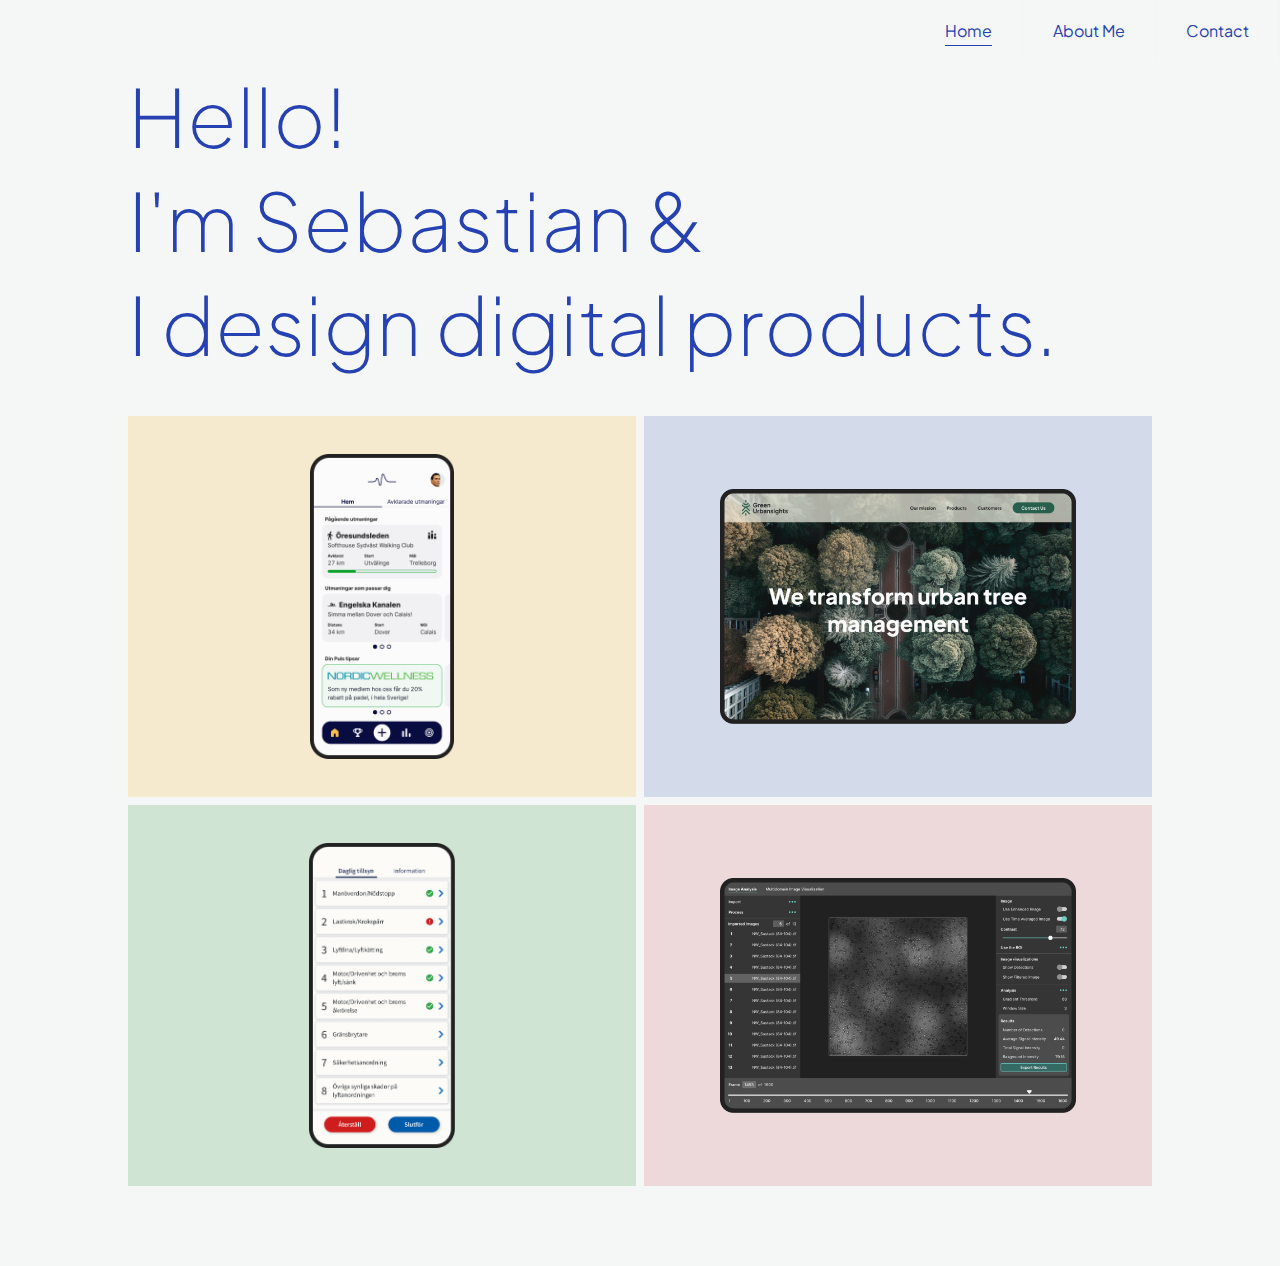
==== index.html @ bad115cf "styling" ====
<!DOCTYPE html>
<html lang="en">
<head>
    <title>Sebastian Lundström - UX Designer</title>
    <meta charset="UTF-8">
    <link rel="preconnect" href="https://fonts.googleapis.com">
    <link rel="preconnect" href="https://fonts.gstatic.com" crossorigin>
    <link href="https://fonts.googleapis.com/css2?family=Plus+Jakarta+Sans:ital,wght@0,200..800;1,200..800&display=swap" rel="stylesheet">
    <link rel="stylesheet" type="text/css" href="styles.css">
    <meta name="viewport" content="width=device-width, initial-scale=1" />
    <meta name="keywords" content="seblund, ux-design, ux-designer, seblund, sebastian lundstrom, sebastian lundström, ux,">
    <meta name="description" content="Sebastian Lundström - UX-designer Based In Malmö, Sweden.">
</head>
<body>
    <header class="header">
        <input class="menu-btn" type="checkbox" id="menu-btn" />
        <label class="menu-icon" for="menu-btn"><span class="navicon"></span></label>
        <ul class="menu">
          <li><a href="index.html" class="active">Home</a></li>
          <li><a href="#work">About Me</a></li>
          <li><a href="#contact">Contact</a></li>
        </ul>
      </header>
    <main>
        <div class="welcome"><h1>Hello!<br>I'm Sebastian &<br> I design digital products.</h1></div> 
        <section class="projects">
            <div class="project-box" style="background-color: #F6EACE;">
                <img src="dinpuls.png" alt="Project 1">
                <div class="overlay">
                    <div class="overlay-text">Din Puls</div>
                </div>
            </div>
            <div class="project-box" style="background-color: #D3DAEA;">
                <img src="greenurbansights.png" alt="Project 2">
                <div class="overlay">
                    <div class="overlay-text">Green Urbansights</div>
                </div>
            </div>
            <div class="project-box" style="background-color: #D0E4D3;">
                <img src="abus.png" alt="Project 3">
                <a href="abus.html"><div class="overlay">
                    <div class="overlay-text">Abus Kransystem</div>
                </div></a>
            </div>
            <div class="project-box" style="background-color: #EDD9DA;">
                <img src="nanoloci.png" alt="Project 4">
                <div class="overlay">
                    <div class="overlay-text">Nanoloci</div>
                </div>
            </div>
        </section>
    </main>
</body>
</html>
---- styles.css ----
* {
    margin: 0;
    padding: 0;
    box-sizing: border-box;
    font-family: Plus Jakarta Sans, sans-serif;
}

body {
    display: flex;
    flex-direction: column;
    align-items: center;
    background-color: #F4F7F5;
}

header {
    margin-bottom: 0px;
}

h1 {
    font-size: 3em;
    font-weight: 200;
    color: #2541B2;
    line-height: 1.3em;
}

h2 {
    font-size: 2.7em;
    font-weight: 400;
    color: #2541B2;
}

a {
    color: #2541B2;
  }

  .header ul li a.active
  {
    text-decoration: underline;
    text-underline-offset: 8px;
}
  
  /* header */
  
  .header {
    background-color: #F4F7F5;
    box-shadow: 1px 1px 4px 0 rgba(0,0,0,0.1);
    position: fixed;
    width: 100%;
    z-index: 3;
  }
  
  .header ul {
    margin: 0;
    padding: 0;
    list-style: none;
    overflow: hidden;
    background-color: #F4F7F5;
  }
  
  .header li a {
    display: block;
    padding: 20px 20px;
    border-right: 1px solid #f4f4f4;
    text-decoration: none;
  }
  
  .header li a:hover,
  .header .menu-btn:hover {
    text-decoration: underline;
    text-underline-offset: 8px;
  }

  
  .header .logo {
    display: block;
    float: left;
    font-size: 2em;
    padding: 10px 20px;
    text-decoration: none;
  }
  
  /* menu */
  
  .header .menu {
    clear: both;
    max-height: 0;
    transition: max-height .2s ease-out;
  }
  
  /* menu icon */
  
  .header .menu-icon {
    cursor: pointer;
    display: inline-block;
    float: right;
    padding: 28px 20px;
    position: relative;
    user-select: none;
  }
  
  .header .menu-icon .navicon {
    background: #2541B2;
    display: block;
    height: 2px;
    position: relative;
    transition: background .2s ease-out;
    width: 18px;
  }
  
  .header .menu-icon .navicon:before,
  .header .menu-icon .navicon:after {
    background: #2541B2;
    content: '';
    display: block;
    height: 100%;
    position: absolute;
    transition: all .2s ease-out;
    width: 100%;
  }
  
  .header .menu-icon .navicon:before {
    top: 5px;
  }
  
  .header .menu-icon .navicon:after {
    top: -5px;
  }
  
  /* menu btn */
  
  .header .menu-btn {
    display: none;
  }
  
  .header .menu-btn:checked ~ .menu {
    max-height: 240px;
  }
  
  .header .menu-btn:checked ~ .menu-icon .navicon {
    background: transparent;
  }
  
  .header .menu-btn:checked ~ .menu-icon .navicon:before {
    transform: rotate(-45deg);
  }
  
  .header .menu-btn:checked ~ .menu-icon .navicon:after {
    transform: rotate(45deg);
  }
  
  .header .menu-btn:checked ~ .menu-icon:not(.steps) .navicon:before,
  .header .menu-btn:checked ~ .menu-icon:not(.steps) .navicon:after {
    top: 0;
  }
  
  /* 48em = 768px */
  
  @media (min-width: 48em) {
    .header li {
      float: left;
    }
    .header li a {
      padding: 20px 30px;
    }
    .header .menu {
      clear: none;
      float: right;
      max-height: none;
    }
    .header .menu-icon {
      display: none;
    }
  }

main {
    display: flex;
    flex-wrap: wrap;
    justify-content: left;
    gap: 40px;
    padding-top: 24px;
}

.welcome {
    padding-top: 40px;
    padding-left: 16px;
    padding-right: 16px;
}

.projects {
    display: grid;
    width: 100%;
}

.project-box {
    position: relative;
    display: flex;
    align-items: center;
    justify-content: center;
    overflow: hidden;
    aspect-ratio: 4 / 3;
}

.project-box img {
    max-width: 70%;
    max-height: 80%;

}

.overlay {
    position: absolute;
    top: 0;
    left: 0;
    width: 100%;
    height: 100%;
    background-color: rgba(33, 33, 33, 0.6);
    color: #F4F7F5;
    display: flex;
    align-items: center;
    justify-content: center;
    opacity: 0;
    transition: opacity 0.1s ease;
    backdrop-filter: blur(0.5px);
}

.project-box:active .overlay {
    opacity: 1;
}

.overlay-text {
    font-size: 3em;
    font-weight: 700;
    text-align: center;
    padding: 10px;
}

.project-details {
    display: flex;
    flex-direction: column;
    align-items: center;
    width: 100%;
}

.project-details-box {
    position: relative;
    display: flex;
    align-items: center;
    justify-content: center;
    overflow: hidden;
    width: 100%;
    height: 80vh;
}

.project-details-box img {
    max-width: 80%;
    max-height: 80%;
    object-fit: cover;
}

.description {
    padding-top: 0px;
    width: 100%;
    padding-left: 16px;
    padding-right: 16px;
    align-items: center;
    justify-content: center;
}

.description p {
    margin-bottom: 15px;
    line-height: 1.6;
    color: #333;
}


@media only screen and (min-device-width: 640px) {


    .welcome {
        padding-left: 0px;
        padding-right: 0px;
    }
    

    h1 {
        font-size: 5em;
        color: #2541B2;
    }

    .header {
        box-shadow: 1px 1px 4px 0 rgba(0,0,0,0);
        width: 100%;
      }
      

    main {
        width: 90%;
        margin-bottom: 80px;
    }

    .projects {
        display: grid;
        grid-template-columns: repeat(auto-fit, minmax(400px, 1fr));
        width: 100%;
        gap: 8px;
    }

    .project-box:hover .overlay {
        opacity: 1;
    }
    

    .project-details {
        display: flex;
        flex-direction: column;
        align-items: center;
        width: 80%;
        margin: auto;
    }

    .description {
        padding-top: 0px;
        padding-bottom: 16px;
        width: 100%;
        padding-left: 24px;
        padding-right: 24px;
        background-color: #fbfbfb;
    }

}

@media only screen and (min-device-width: 1280px) {

    main {
        width: 80%;
    }
}    
    @media only screen and (min-device-width: 1920px) {

        main {
            width: 60%;
        }
}
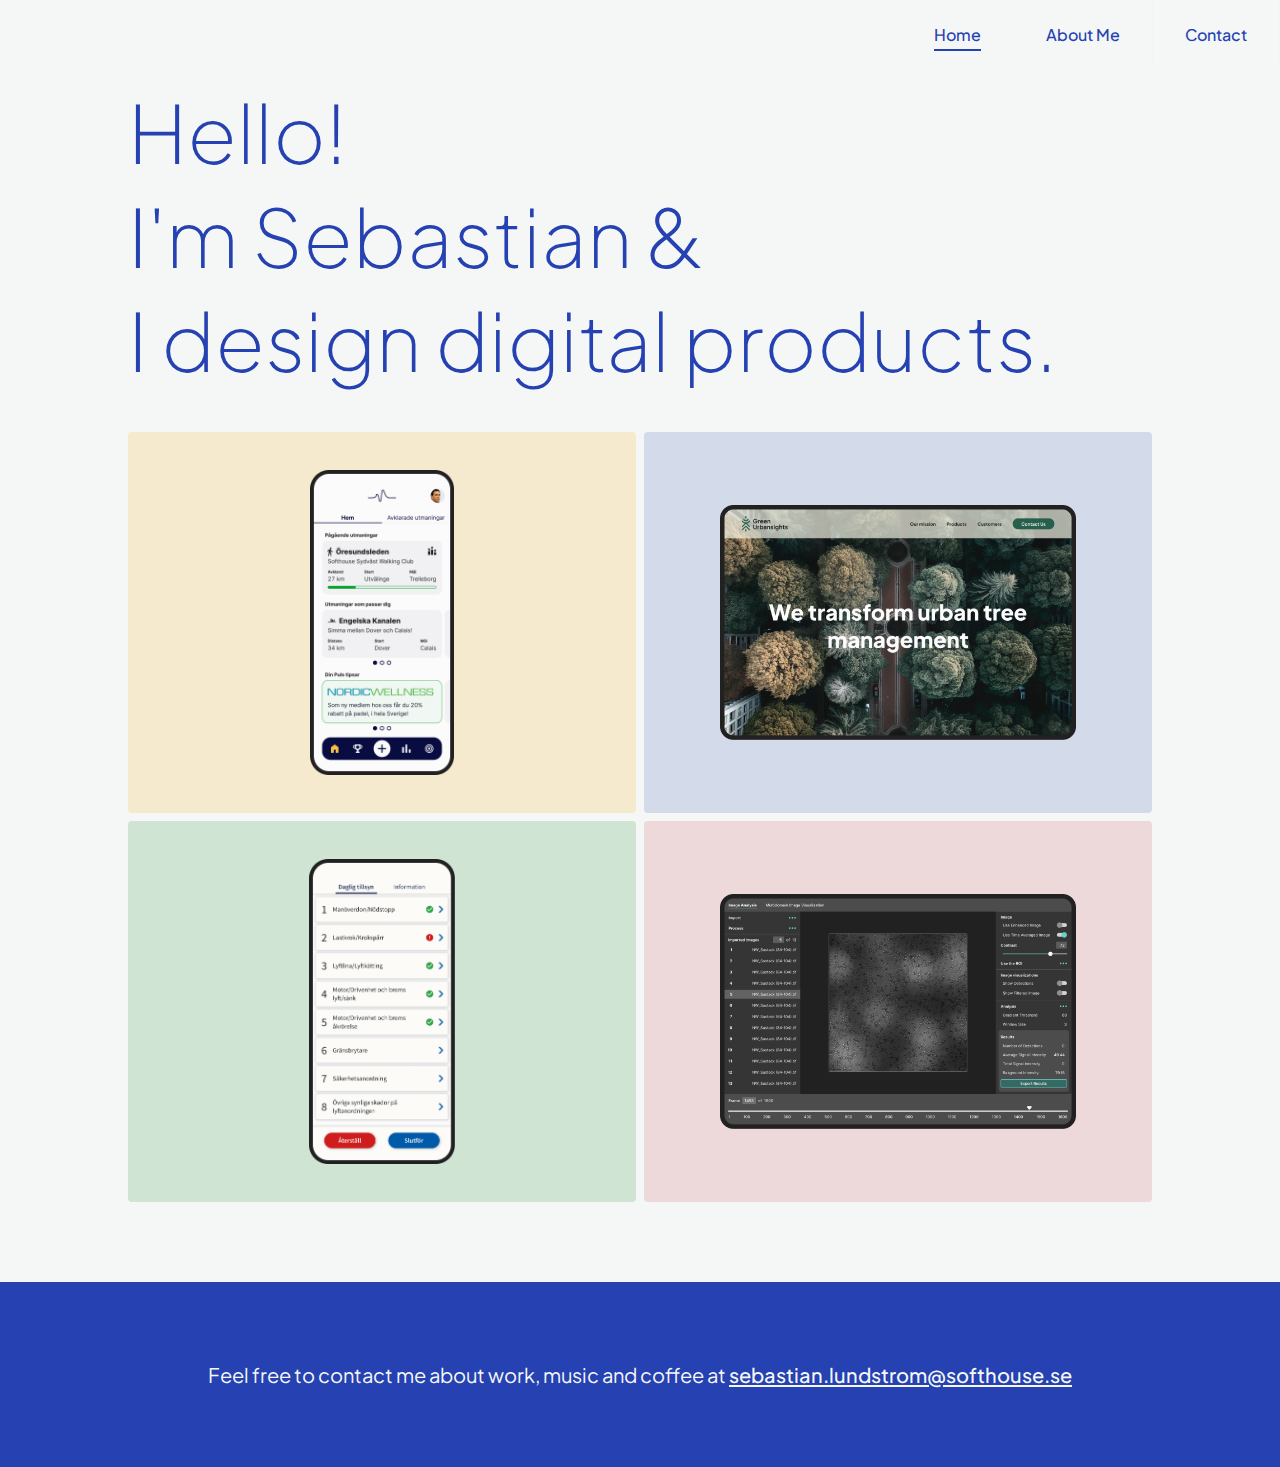
==== commit 64dc370a: "styling" ====
--- a/index.html
+++ b/index.html
@@ -50,5 +50,10 @@
             </div>
         </section>
     </main>
+
+    <div class="contact">
+        <p>Feel free to contact me about work, music and coffee at <a href="mailto: sebastian.lundstrom@softhouse.se"> sebastian.lundstrom@softhouse.se</a></p>
+    </div>
+
 </body>
 </html>
--- a/styles.css
+++ b/styles.css
@@ -31,12 +31,14 @@
 
 a {
     color: #2541B2;
+    font-weight: 500;
   }
 
   .header ul li a.active
   {
     text-decoration: underline;
     text-underline-offset: 8px;
+    text-decoration-thickness: 2px;
 }
   
   /* header */
@@ -68,6 +70,8 @@
   .header .menu-btn:hover {
     text-decoration: underline;
     text-underline-offset: 8px;
+    text-decoration-thickness: 2px;
+    opacity: 0.6;
   }
 
   
@@ -160,7 +164,7 @@
       float: left;
     }
     .header li a {
-      padding: 20px 30px;
+      padding: 24px 32px;
     }
     .header .menu {
       clear: none;
@@ -178,10 +182,11 @@
     justify-content: left;
     gap: 40px;
     padding-top: 24px;
+    padding-bottom: 0px;
 }
 
 .welcome {
-    padding-top: 40px;
+    padding-top: 56px;
     padding-left: 16px;
     padding-right: 16px;
 }
@@ -189,6 +194,7 @@
 .projects {
     display: grid;
     width: 100%;
+    max-height: 100%;
 }
 
 .project-box {
@@ -200,10 +206,9 @@
     aspect-ratio: 4 / 3;
 }
 
-.project-box img {
+.projects img {
     max-width: 70%;
     max-height: 80%;
-
 }
 
 .overlay {
@@ -230,7 +235,7 @@
     font-size: 3em;
     font-weight: 700;
     text-align: center;
-    padding: 10px;
+    padding: 24px;
 }
 
 .project-details {
@@ -238,6 +243,7 @@
     flex-direction: column;
     align-items: center;
     width: 100%;
+    padding-top: 32px;
 }
 
 .project-details-box {
@@ -269,6 +275,31 @@
     margin-bottom: 15px;
     line-height: 1.6;
     color: #333;
+}
+
+.contact {
+    width: 100%;
+    padding-top: 80px;
+    padding-bottom: 80px;
+    background-color: #2541B2;
+    text-align: center;
+    color: #F4F7F5;
+    font-size: 20px;
+}
+
+.contact p {
+    text-align: center;
+    padding-left: 40px;
+    padding-right: 40px;
+}
+
+.contact a {
+    color: #F4F7F5;
+    text-underline-offset: 2px;
+}
+
+.contact a:hover {
+    opacity: 0.6;
 }
 
 
@@ -302,6 +333,10 @@
         grid-template-columns: repeat(auto-fit, minmax(400px, 1fr));
         width: 100%;
         gap: 8px;
+    }
+
+    .project-box {
+        border-radius: 4px;
     }
 
     .project-box:hover .overlay {
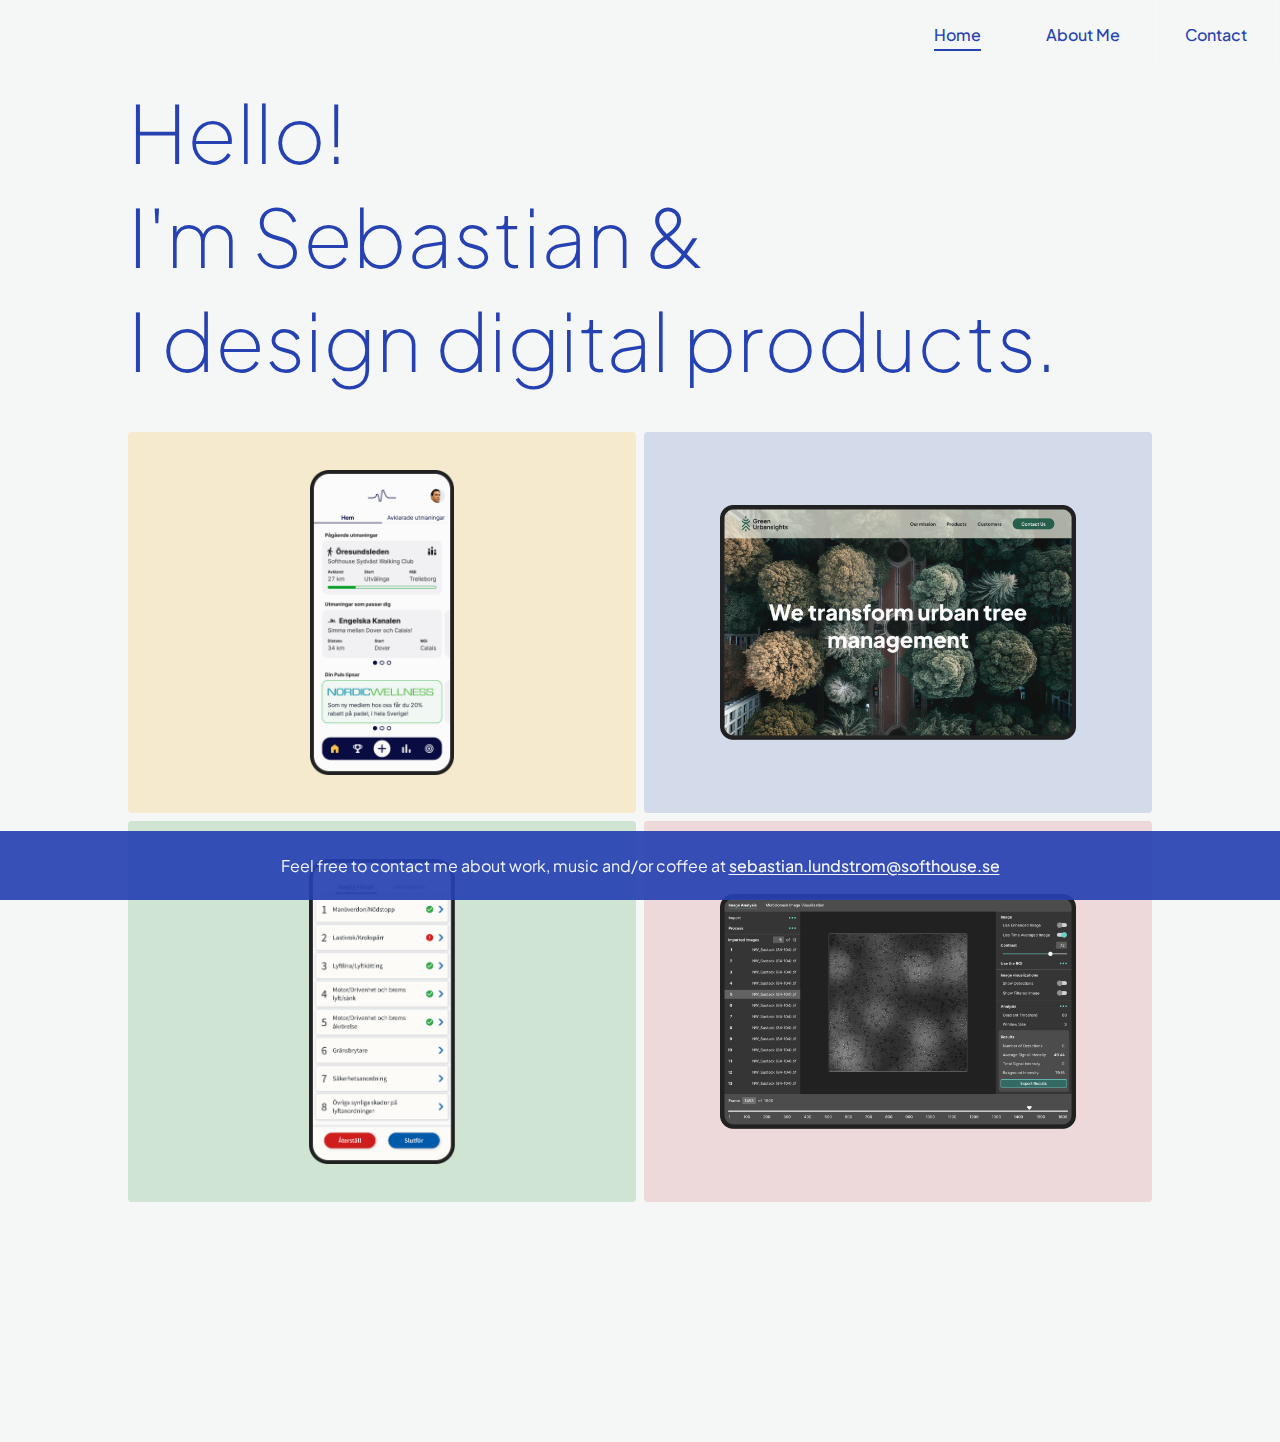
==== commit 915671b0: "design" ====
--- a/index.html
+++ b/index.html
@@ -17,7 +17,7 @@
         <label class="menu-icon" for="menu-btn"><span class="navicon"></span></label>
         <ul class="menu">
           <li><a href="index.html" class="active">Home</a></li>
-          <li><a href="#work">About Me</a></li>
+          <li><a href="aboutme.html">About Me</a></li>
           <li><a href="#contact">Contact</a></li>
         </ul>
       </header>
@@ -51,9 +51,9 @@
         </section>
     </main>
 
-    <div class="contact">
-        <p>Feel free to contact me about work, music and coffee at <a href="mailto: sebastian.lundstrom@softhouse.se"> sebastian.lundstrom@softhouse.se</a></p>
-    </div>
+    <footer>
+        <p>Feel free to contact me about work, music and/or coffee at <a href="mailto:sebastian.lundstrom@softhouse.se"> sebastian.lundstrom@softhouse.se</a></p>
+    </footer>
 
 </body>
 </html>
--- a/styles.css
+++ b/styles.css
@@ -182,7 +182,6 @@
     justify-content: left;
     gap: 40px;
     padding-top: 24px;
-    padding-bottom: 0px;
 }
 
 .welcome {
@@ -243,7 +242,6 @@
     flex-direction: column;
     align-items: center;
     width: 100%;
-    padding-top: 32px;
 }
 
 .project-details-box {
@@ -253,7 +251,8 @@
     justify-content: center;
     overflow: hidden;
     width: 100%;
-    height: 80vh;
+    height: 60vh;
+    border-radius: 4px;
 }
 
 .project-details-box img {
@@ -277,28 +276,30 @@
     color: #333;
 }
 
-.contact {
+footer {
+    bottom: 0;
+    position: relative;
     width: 100%;
     padding-top: 80px;
     padding-bottom: 80px;
     background-color: #2541B2;
     text-align: center;
     color: #F4F7F5;
-    font-size: 20px;
-}
-
-.contact p {
+    font-size: 16px;
+}
+
+footer p {
     text-align: center;
     padding-left: 40px;
     padding-right: 40px;
 }
 
-.contact a {
+footer a {
     color: #F4F7F5;
     text-underline-offset: 2px;
 }
 
-.contact a:hover {
+footer a:hover {
     opacity: 0.6;
 }
 
@@ -325,7 +326,7 @@
 
     main {
         width: 90%;
-        margin-bottom: 80px;
+        margin-bottom: 240px;
     }
 
     .projects {
@@ -350,6 +351,7 @@
         align-items: center;
         width: 80%;
         margin: auto;
+        padding-top: 48px;
     }
 
     .description {
@@ -361,6 +363,14 @@
         background-color: #fbfbfb;
     }
 
+    footer {
+        position: fixed;
+        padding-top: 24px;
+        padding-bottom: 24px;
+        background-color: rgba(37, 65, 178, 0.92);
+
+    }
+
 }
 
 @media only screen and (min-device-width: 1280px) {
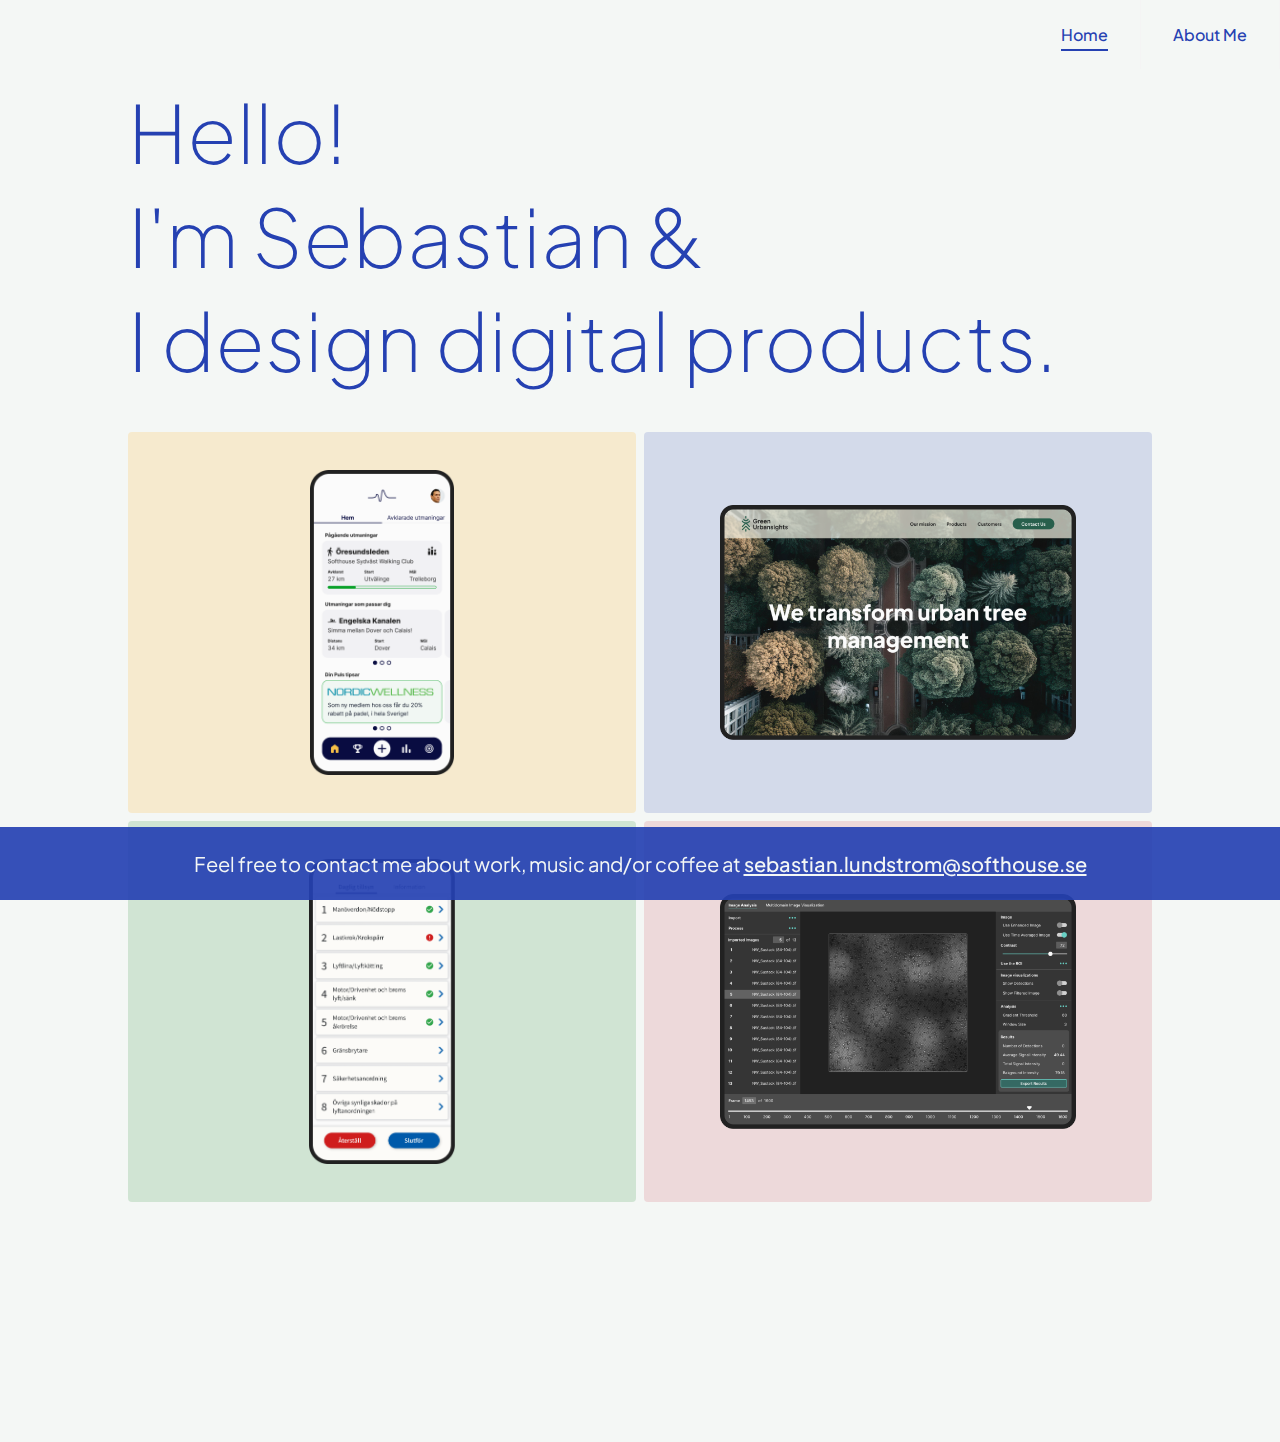
==== commit 971283e9: "fixes" ====
--- a/index.html
+++ b/index.html
@@ -18,7 +18,6 @@
         <ul class="menu">
           <li><a href="index.html" class="active">Home</a></li>
           <li><a href="aboutme.html">About Me</a></li>
-          <li><a href="#contact">Contact</a></li>
         </ul>
       </header>
     <main>
--- a/styles.css
+++ b/styles.css
@@ -242,6 +242,8 @@
     flex-direction: column;
     align-items: center;
     width: 100%;
+    padding-top: 32px;
+    border-radius: 4px;
 }
 
 .project-details-box {
@@ -252,7 +254,6 @@
     overflow: hidden;
     width: 100%;
     height: 60vh;
-    border-radius: 4px;
 }
 
 .project-details-box img {
@@ -285,7 +286,7 @@
     background-color: #2541B2;
     text-align: center;
     color: #F4F7F5;
-    font-size: 16px;
+    font-size: 20px;
 }
 
 footer p {
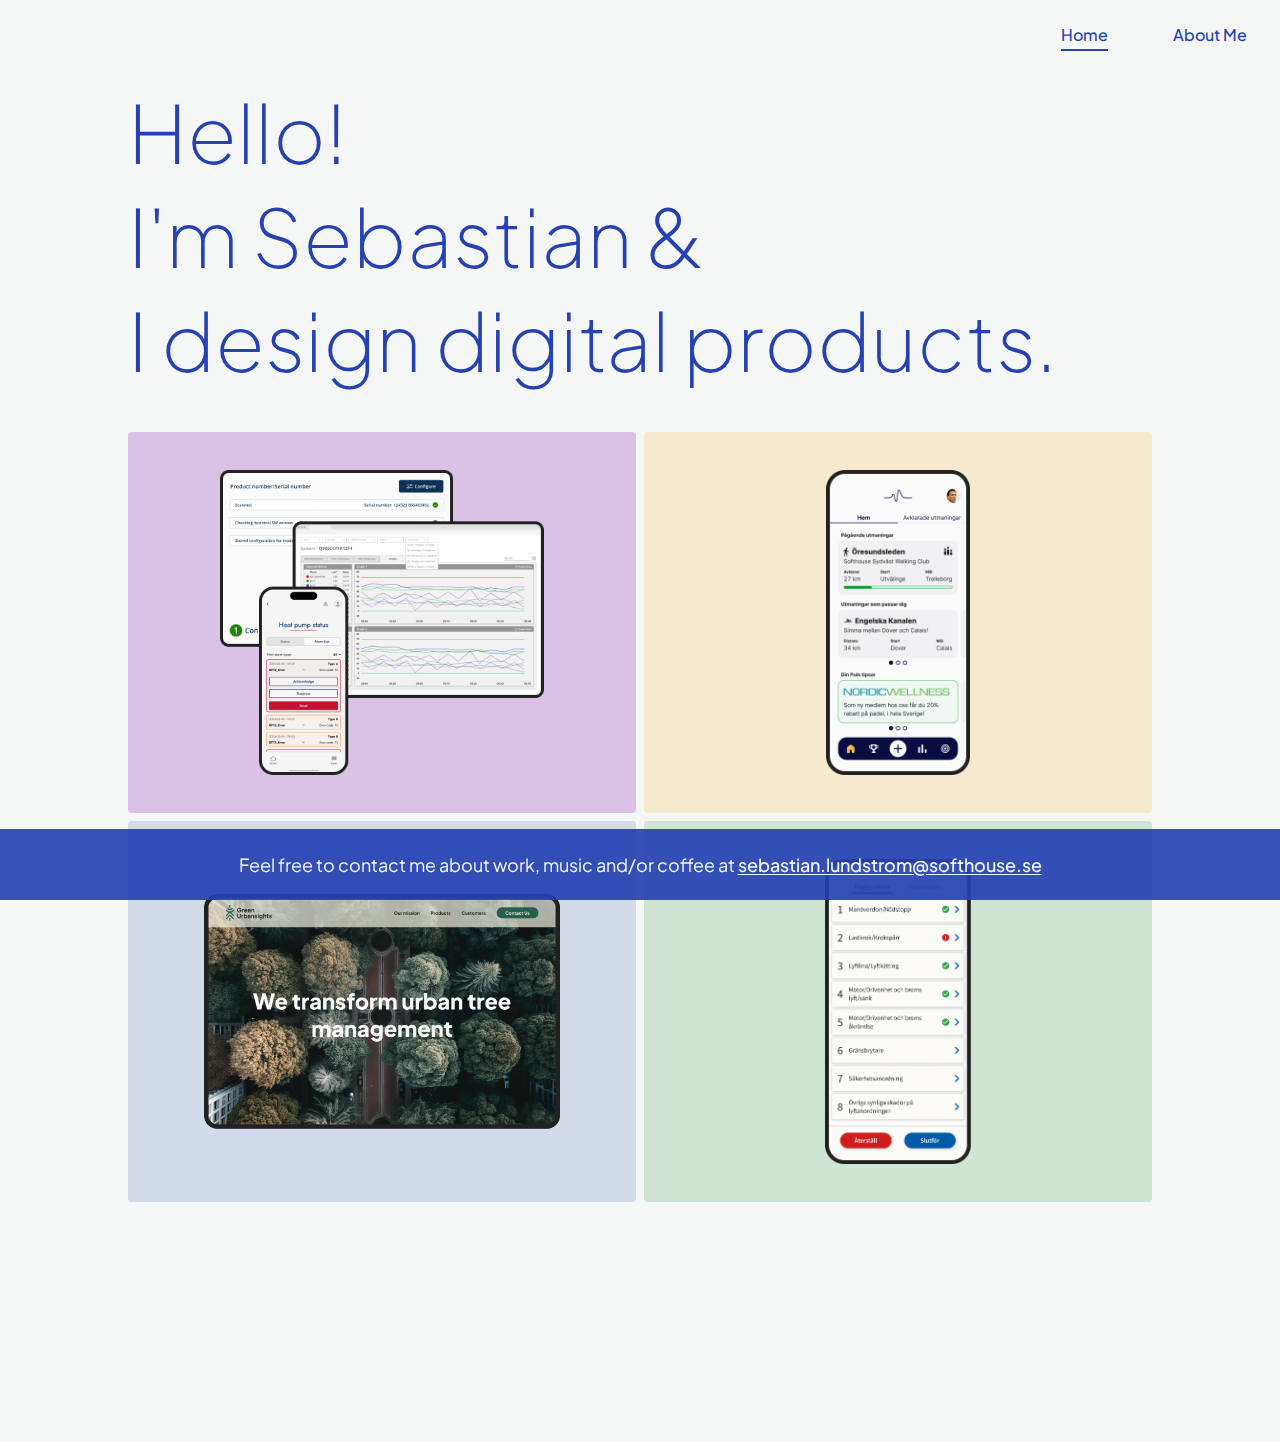
==== commit 9f43e493: "new things to webpages" ====
--- a/index.html
+++ b/index.html
@@ -23,17 +23,23 @@
     <main>
         <div class="welcome"><h1>Hello!<br>I'm Sebastian &<br> I design digital products.</h1></div> 
         <section class="projects">
+            <div class="project-box" style="background-color: #dac2e6;">
+                <img src="qvantum.png" alt="Project 3">
+                <a href="qvantum.html"><div class="overlay">
+                    <div class="overlay-text">Qvantum Energi AB</div>
+                </div></a>
+            </div>
             <div class="project-box" style="background-color: #F6EACE;">
-                <img src="dinpuls.png" alt="Project 1">
-                <div class="overlay">
+                <img src="dinpuls.png" alt="Project 3">
+                <a href="dinpuls.html"><div class="overlay">
                     <div class="overlay-text">Din Puls</div>
-                </div>
+                </div></a>
             </div>
             <div class="project-box" style="background-color: #D3DAEA;">
-                <img src="greenurbansights.png" alt="Project 2">
-                <div class="overlay">
+                <img src="greenurbansights.png" alt="Project 3">
+                <a href="greenurbansights.html"><div class="overlay">
                     <div class="overlay-text">Green Urbansights</div>
-                </div>
+                </div></a>
             </div>
             <div class="project-box" style="background-color: #D0E4D3;">
                 <img src="abus.png" alt="Project 3">
@@ -41,11 +47,11 @@
                     <div class="overlay-text">Abus Kransystem</div>
                 </div></a>
             </div>
-            <div class="project-box" style="background-color: #EDD9DA;">
+            <!---<div class="project-box" style="background-color: #EDD9DA;">
                 <img src="nanoloci.png" alt="Project 4">
                 <div class="overlay">
                     <div class="overlay-text">Nanoloci</div>
-                </div>
+                </div>--->
             </div>
         </section>
     </main>
--- a/styles.css
+++ b/styles.css
@@ -29,6 +29,11 @@
     color: #2541B2;
 }
 
+h3 {
+  color:#333;
+  line-height: 250%;
+}
+
 a {
     color: #2541B2;
     font-weight: 500;
@@ -50,6 +55,19 @@
     width: 100%;
     z-index: 3;
   }
+
+  .header .logo {
+    display: block;
+    float: left;
+    font-size: 2em;
+    padding: 10px 20px;
+    text-decoration: none;
+  }
+
+  .header .logo img {
+    height: 80px;
+  }
+  
   
   .header ul {
     margin: 0;
@@ -74,15 +92,7 @@
     opacity: 0.6;
   }
 
-  
-  .header .logo {
-    display: block;
-    float: left;
-    font-size: 2em;
-    padding: 10px 20px;
-    text-decoration: none;
-  }
-  
+
   /* menu */
   
   .header .menu {
@@ -100,6 +110,7 @@
     padding: 28px 20px;
     position: relative;
     user-select: none;
+    background-color: rgba(0,0,0,0);
   }
   
   .header .menu-icon .navicon {
@@ -273,7 +284,7 @@
 
 .description p {
     margin-bottom: 15px;
-    line-height: 1.6;
+    line-height: 150%;
     color: #333;
 }
 
@@ -286,7 +297,7 @@
     background-color: #2541B2;
     text-align: center;
     color: #F4F7F5;
-    font-size: 20px;
+    font-size: 18px;
 }
 
 footer p {
@@ -359,9 +370,9 @@
         padding-top: 0px;
         padding-bottom: 16px;
         width: 100%;
-        padding-left: 24px;
+        /*padding-left: 24px;
         padding-right: 24px;
-        background-color: #fbfbfb;
+        background-color: #fbfbfb;*/
     }
 
     footer {
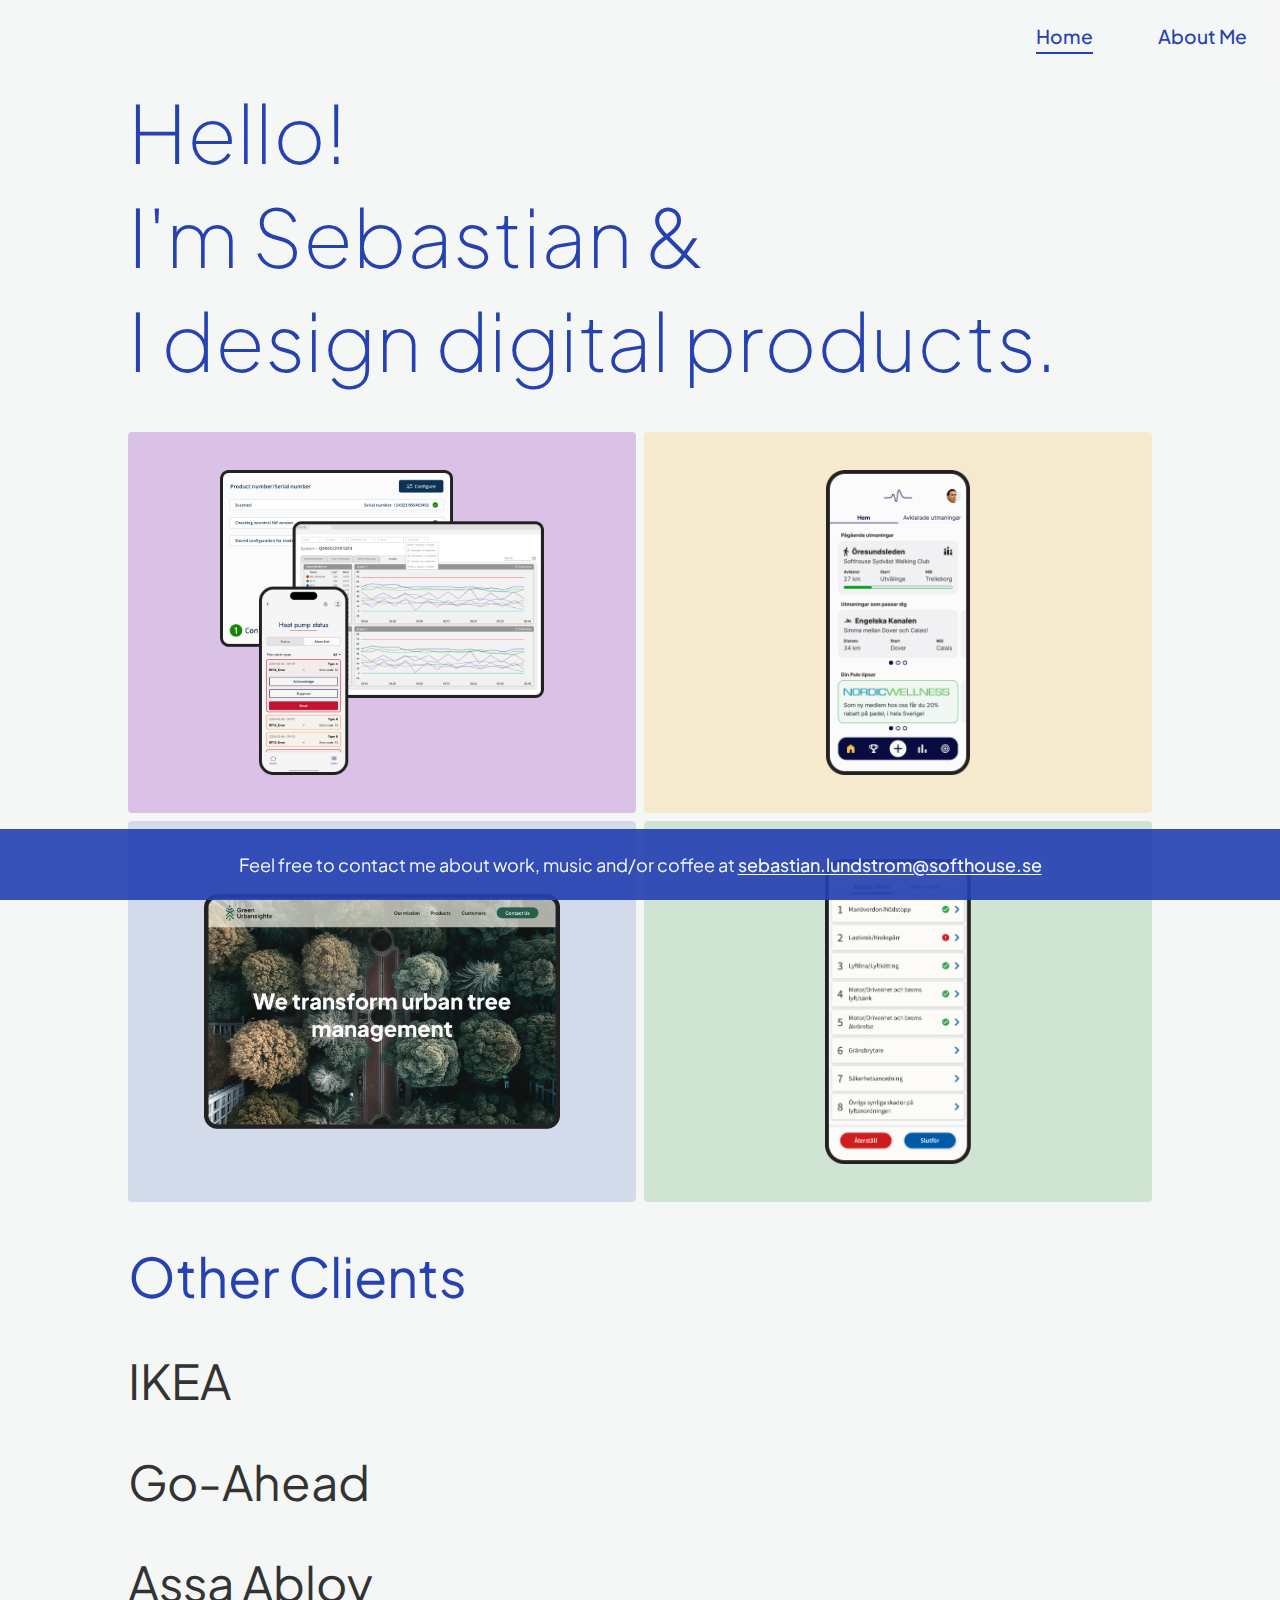
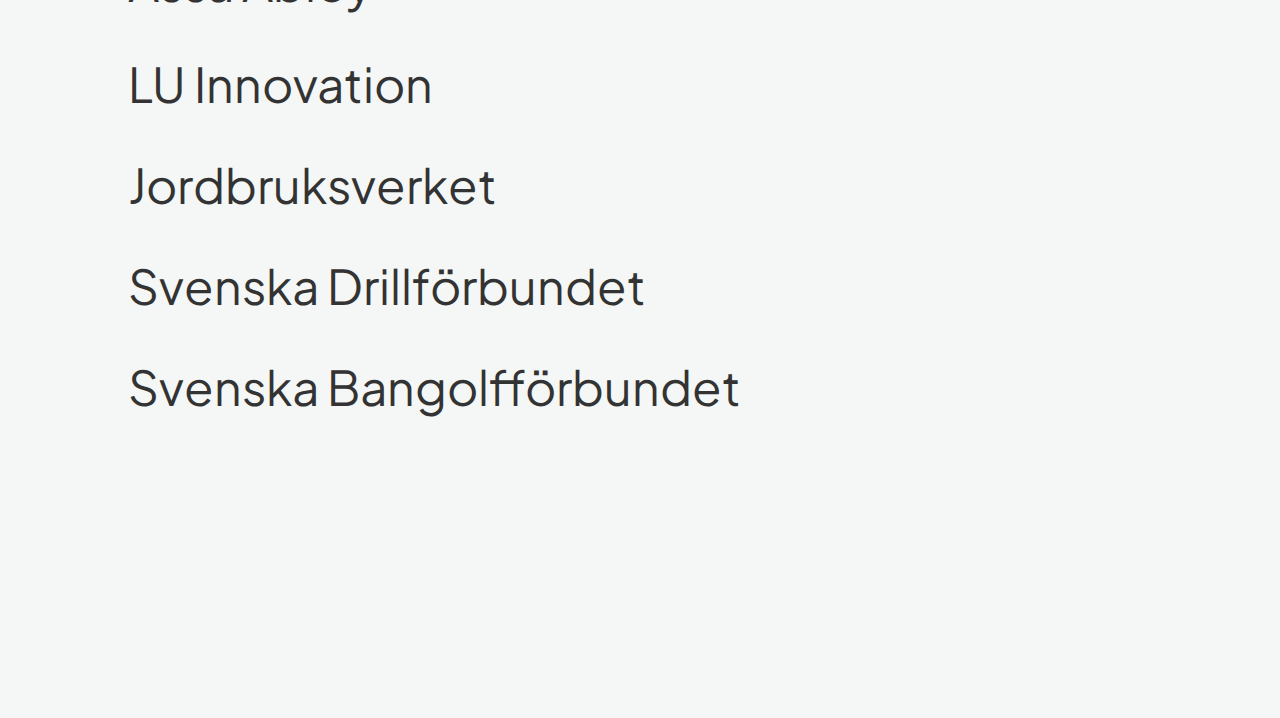
==== commit d78f4e47: "styling and new things" ====
--- a/index.html
+++ b/index.html
@@ -24,25 +24,25 @@
         <div class="welcome"><h1>Hello!<br>I'm Sebastian &<br> I design digital products.</h1></div> 
         <section class="projects">
             <div class="project-box" style="background-color: #dac2e6;">
-                <img src="qvantum.png" alt="Project 3">
+                <img src="qvantum.png" alt="Qvantum Energi AB">
                 <a href="qvantum.html"><div class="overlay">
                     <div class="overlay-text">Qvantum Energi AB</div>
                 </div></a>
             </div>
             <div class="project-box" style="background-color: #F6EACE;">
-                <img src="dinpuls.png" alt="Project 3">
+                <img src="dinpuls.png" alt="Din Puls">
                 <a href="dinpuls.html"><div class="overlay">
                     <div class="overlay-text">Din Puls</div>
                 </div></a>
             </div>
             <div class="project-box" style="background-color: #D3DAEA;">
-                <img src="greenurbansights.png" alt="Project 3">
+                <img src="greenurbansights.png" alt="Green Urbansights">
                 <a href="greenurbansights.html"><div class="overlay">
                     <div class="overlay-text">Green Urbansights</div>
                 </div></a>
             </div>
             <div class="project-box" style="background-color: #D0E4D3;">
-                <img src="abus.png" alt="Project 3">
+                <img src="abus.png" alt="Abus Kransystem">
                 <a href="abus.html"><div class="overlay">
                     <div class="overlay-text">Abus Kransystem</div>
                 </div></a>
@@ -54,6 +54,30 @@
                 </div>--->
             </div>
         </section>
+        <div class="clients-headline"><p>Other Clients</p><!---<br>Assa Abloy, Go-Ahead, IKEA, Jordbruksverket, LU Innovation, Svenska Bangolförbundet, Svenska Drillförbundet</div><br>
+        <div class="clients"></div>
+        <br><ul>
+            <li>Assa Abloy</li>
+            <li>Go-Ahead</li>
+            <li>IKEA</li>
+            <li>Jordbruksverket</li>
+            <li>LU Innovation</li>
+            <li>Svenska Bangolfförbundet</li>
+            <li>Svenska Drillförbundet</li>
+        </ul><br>--->
+        
+        <div class="client-box">
+            <div class="client-name">IKEA</div>
+            <div class="client-name">Go-Ahead</div>
+            <div class="client-name">Assa Abloy</div>
+            <div class="client-name">LU Innovation</div>
+            
+            <div class="client-name">Jordbruksverket</div>
+            <div class="client-name">Svenska Drillförbundet</div>
+            <div class="client-name">Svenska Bangolfförbundet</div>
+            
+        </div></div>
+        <br>
     </main>
 
     <footer>
--- a/styles.css
+++ b/styles.css
@@ -248,13 +248,45 @@
     padding: 24px;
 }
 
+.clients-headline {
+  font-size: 1.6rem;
+  width: 100%;
+
+  padding-left: 16px;
+  padding-right: 16px;
+}
+
+.clients-headline p {
+  color:rgba(37, 65, 178, 1);
+  font-weight: 400;
+  font-size: 2.4rem;
+  margin: auto;
+  padding-bottom: 24px;
+}
+
+.client-box {
+  display: grid;
+  gap: 24px;
+}
+
+.client-name {
+  display: inline-block;
+  color: #333;
+  font-weight: 400;
+}
+
+
+
+ul {
+  font-size: 1.2rem;
+}
+
 .project-details {
     display: flex;
     flex-direction: column;
     align-items: center;
     width: 100%;
     padding-top: 32px;
-    border-radius: 4px;
 }
 
 .project-details-box {
@@ -273,6 +305,35 @@
     object-fit: cover;
 }
 
+.me-details {
+  display: flex;
+  flex-direction: column;
+  align-items: center;
+  width: 100%;
+  padding-top: 32px;
+}
+
+.me-details-box {
+  position: relative;
+  display: flex;
+  align-items: center;
+  justify-content: center;
+  overflow: hidden;
+  width: 100%;
+  height: max-content;
+}
+
+.me-details-box img {
+  max-width: 100%;
+  max-height: 100%;
+  object-fit: cover;
+  filter: sepia(30%);
+}
+
+.me-details p {
+margin-top: 16px;
+}
+
 .description {
     padding-top: 0px;
     width: 100%;
@@ -355,8 +416,32 @@
     .project-box:hover .overlay {
         opacity: 1;
     }
+
+    .clients-headline {
+      font-size: 3rem;
+      width: 100%;
+      text-align: left;
+      padding: 0;
+    }
     
-
+    .clients-headline p {
+      color:rgba(37, 65, 178, 1);
+      font-weight: 400;
+      font-size: 3.4rem;
+      padding-bottom: 40px;
+    }
+    
+    .client-box {
+      display: grid;
+      gap: 40px;
+    }
+    
+    .client-name {
+      display: inline-block;
+      color: #333;
+      font-weight: 400;
+    }
+    
     .project-details {
         display: flex;
         flex-direction: column;
@@ -366,6 +451,30 @@
         padding-top: 48px;
     }
 
+    .project-details-box {
+      border-radius: 4px;
+    }
+
+    .me-details {
+      border-radius: 4px;
+    }
+
+    .me-details-box {
+      max-width: 56%;
+      max-height: 56%;
+      margin-top: 24px;
+      margin-bottom: 32px;
+    }
+
+    .me-details-box img {
+      border-radius: 100%;
+    }
+
+    .me-details p {
+      width: 80%;
+      margin: auto;
+    }
+
     .description {
         padding-top: 0px;
         padding-bottom: 16px;
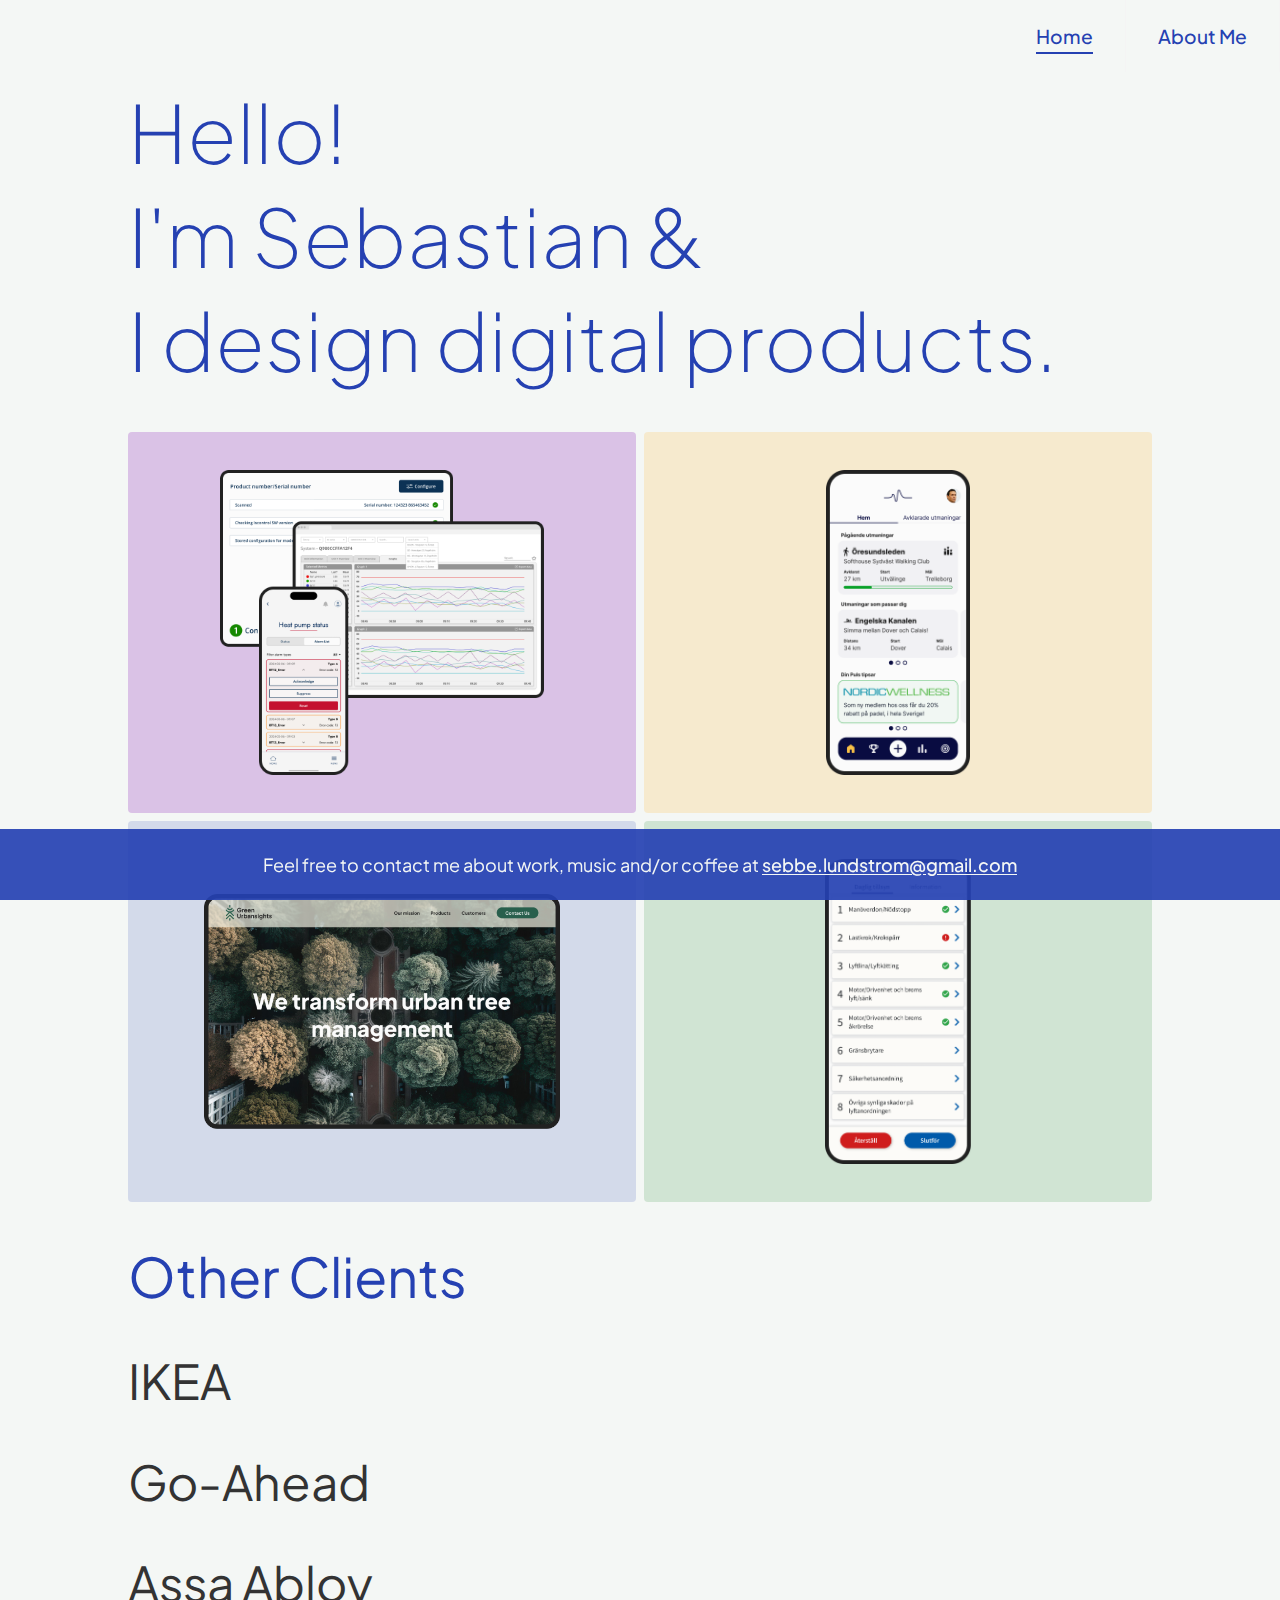
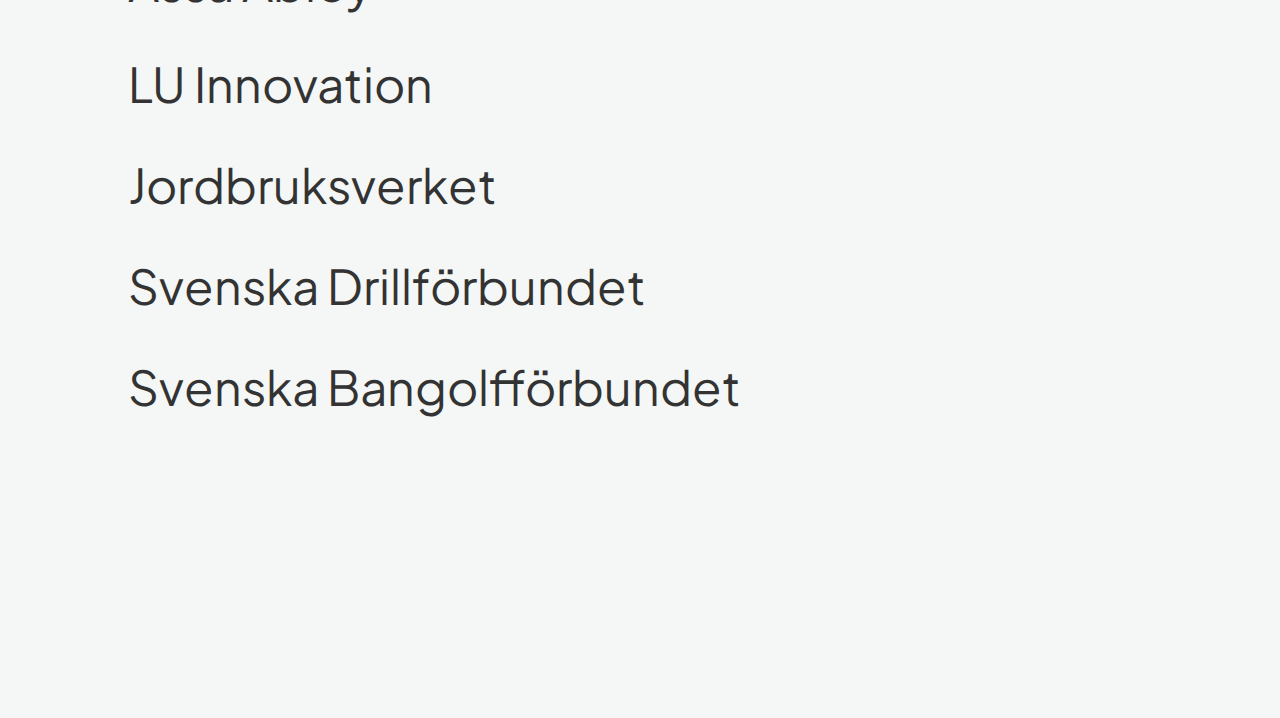
==== commit ec6e9e58: "edited email adress" ====
--- a/index.html
+++ b/index.html
@@ -81,7 +81,7 @@
     </main>
 
     <footer>
-        <p>Feel free to contact me about work, music and/or coffee at <a href="mailto:sebastian.lundstrom@softhouse.se"> sebastian.lundstrom@softhouse.se</a></p>
+        <p>Feel free to contact me about work, music and/or coffee at <a href="mailto:sebbe.lundstrom@gmail.com"> sebbe.lundstrom@gmail.com</a></p>
     </footer>
 
 </body>
